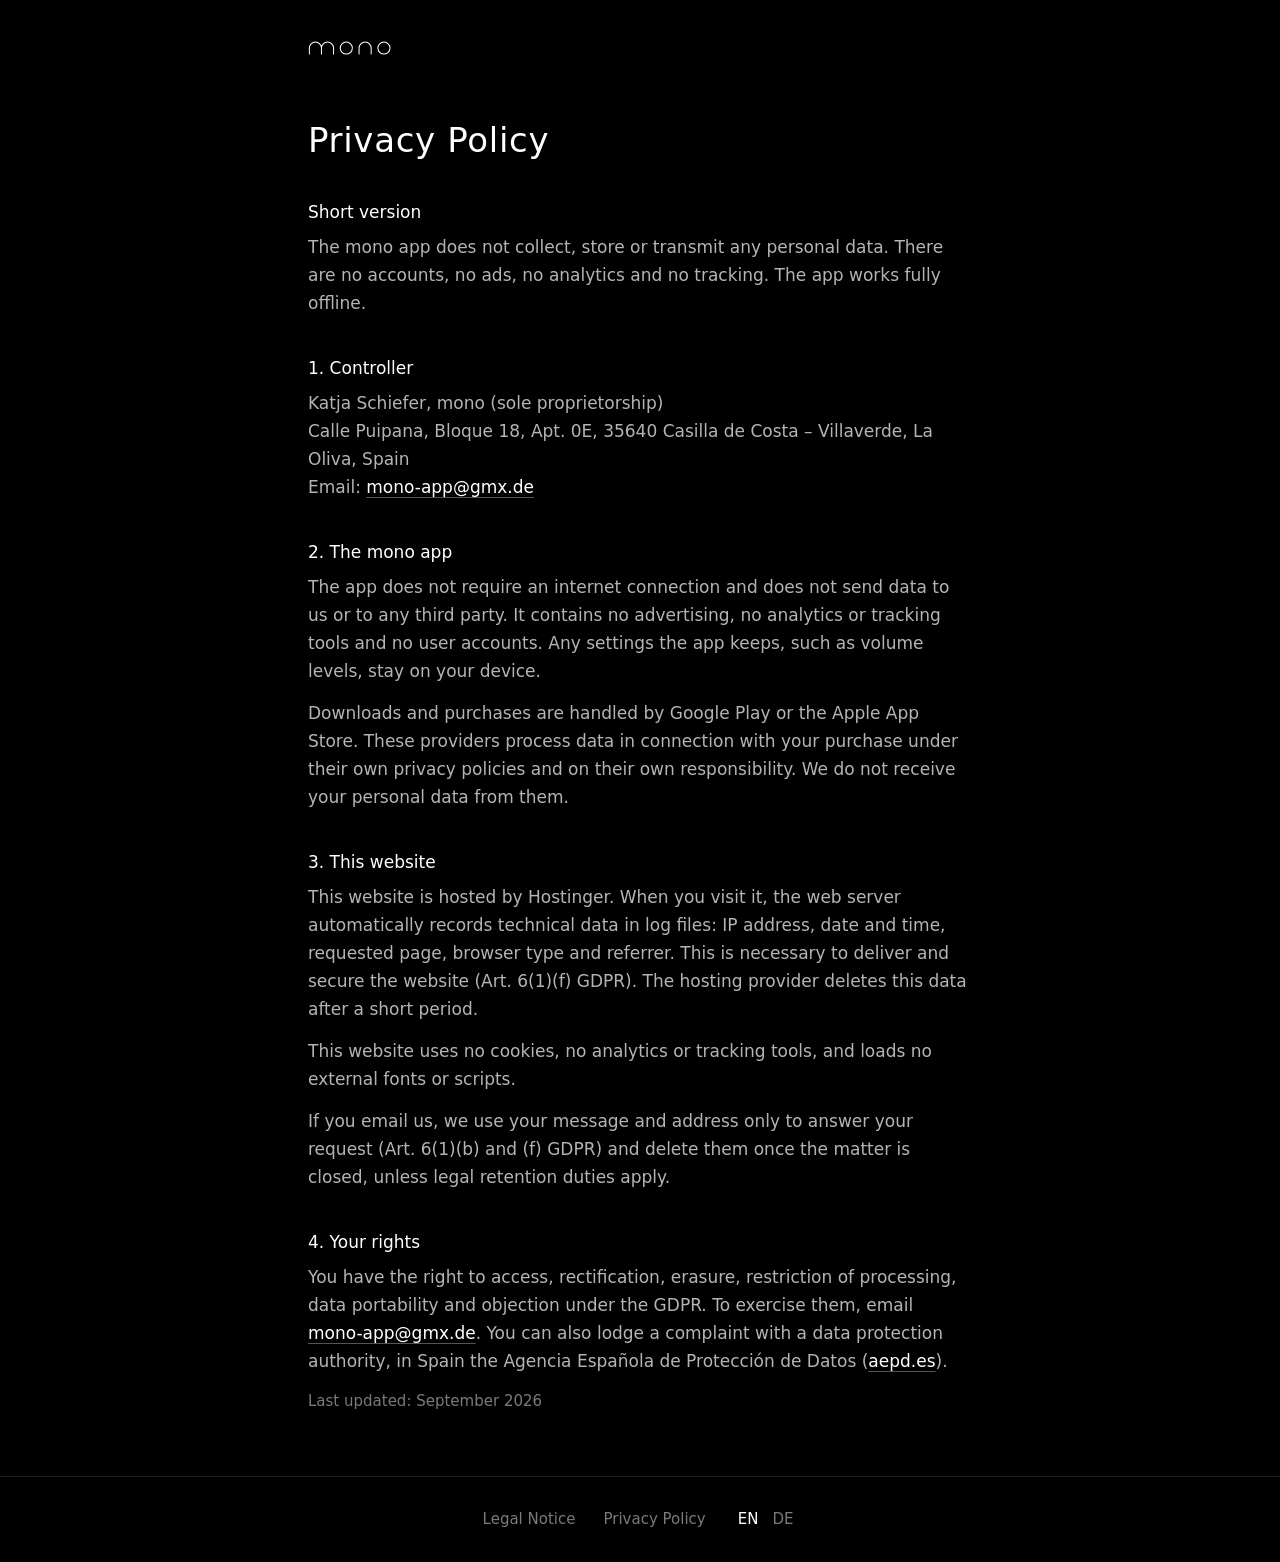
==== datenschutz.html @ 1453cc7e "Add files via upload" ====
<!DOCTYPE html>
<html lang="en">
<head>
<meta charset="utf-8">
<meta name="viewport" content="width=device-width, initial-scale=1">
<title>Privacy Policy / Datenschutz – mono</title>
<meta name="robots" content="index,follow">
<meta name="theme-color" content="#000000">
<link rel="icon" href="data:image/svg+xml,%3Csvg xmlns='http://www.w3.org/2000/svg' viewBox='0 0 32 32'%3E%3Crect width='32' height='32' fill='black'/%3E%3Ccircle cx='16' cy='16' r='8' fill='none' stroke='white' stroke-width='2'/%3E%3C/svg%3E">
<link rel="stylesheet" href="style.css">
<script src="main.js"></script>
</head>
<body>
<header class="top"><a class="wm-home" href="index.html" data-int="index.html" aria-label="mono"><svg class="wm wm-sm" viewBox="0 8 250 48" role="img" aria-label="mono" fill="none" stroke="currentColor" stroke-width="3" stroke-linecap="round" stroke-linejoin="round"><path d="M4 50V32A18 18 0 0 1 40 32V50M40 32A18 18 0 0 1 76 32V50"/><circle cx="114" cy="32" r="18"/><path d="M152 50V32A18 18 0 0 1 188 32V50"/><circle cx="226" cy="32" r="18"/></svg></a></header>
<main class="doc">

<div class="en">
  <h1>Privacy Policy</h1>

  <h2>Short version</h2>
  <p>The mono app does not collect, store or transmit any personal data. There are no accounts, no ads, no analytics and no tracking. The app works fully offline.</p>

  <h2>1. Controller</h2>
  <p>Katja Schiefer, mono (sole proprietorship)<br>Calle Puipana, Bloque 18, Apt. 0E, 35640 Casilla de Costa – Villaverde, La Oliva, Spain<br>Email: <a href="mailto:mono-app@gmx.de">mono-app@gmx.de</a></p>

  <h2>2. The mono app</h2>
  <p>The app does not require an internet connection and does not send data to us or to any third party. It contains no advertising, no analytics or tracking tools and no user accounts. Any settings the app keeps, such as volume levels, stay on your device.</p>
  <p>Downloads and purchases are handled by Google Play or the Apple App Store. These providers process data in connection with your purchase under their own privacy policies and on their own responsibility. We do not receive your personal data from them.</p>

  <h2>3. This website</h2>
  <p>This website is hosted by Hostinger. When you visit it, the web server automatically records technical data in log files: IP address, date and time, requested page, browser type and referrer. This is necessary to deliver and secure the website (Art. 6(1)(f) GDPR). The hosting provider deletes this data after a short period.</p>
  <p>This website uses no cookies, no analytics or tracking tools, and loads no external fonts or scripts.</p>
  <p>If you email us, we use your message and address only to answer your request (Art. 6(1)(b) and (f) GDPR) and delete them once the matter is closed, unless legal retention duties apply.</p>

  <h2>4. Your rights</h2>
  <p>You have the right to access, rectification, erasure, restriction of processing, data portability and objection under the GDPR. To exercise them, email <a href="mailto:mono-app@gmx.de">mono-app@gmx.de</a>. You can also lodge a complaint with a data protection authority, in Spain the Agencia Española de Protección de Datos (<a href="https://www.aepd.es">aepd.es</a>).</p>

  <p class="note">Last updated: September 2026</p>
</div>

<div class="de">
  <h1>Datenschutzerklärung</h1>

  <h2>Kurzfassung</h2>
  <p>Die App mono erhebt, speichert und übermittelt keine personenbezogenen Daten. Es gibt keine Konten, keine Werbung, keine Analyse und kein Tracking. Die App funktioniert vollständig offline.</p>

  <h2>1. Verantwortliche</h2>
  <p>Katja Schiefer, mono (Einzelunternehmen)<br>Calle Puipana, Bloque 18, Apt. 0E, 35640 Casilla de Costa – Villaverde, La Oliva, Spanien<br>E-Mail: <a href="mailto:mono-app@gmx.de">mono-app@gmx.de</a></p>

  <h2>2. Die App mono</h2>
  <p>Die App benötigt keine Internetverbindung und sendet keine Daten an uns oder an Dritte. Sie enthält keine Werbung, keine Analyse- oder Tracking-Werkzeuge und keine Benutzerkonten. Einstellungen, die die App speichert, etwa Lautstärken, bleiben auf deinem Gerät.</p>
  <p>Download und Kauf laufen über Google Play bzw. den Apple App Store. Diese Anbieter verarbeiten im Zusammenhang mit dem Kauf Daten nach ihren eigenen Datenschutzbestimmungen und in eigener Verantwortung. Wir erhalten von ihnen keine personenbezogenen Daten.</p>

  <h2>3. Diese Website</h2>
  <p>Diese Website wird bei Hostinger gehostet. Beim Aufruf erfasst der Webserver automatisch technische Daten in Logfiles: IP-Adresse, Datum und Uhrzeit, aufgerufene Seite, Browsertyp und Referrer. Das ist zur Auslieferung und Sicherheit der Website erforderlich (Art. 6 Abs. 1 lit. f DSGVO). Der Hosting-Anbieter löscht diese Daten nach kurzer Zeit.</p>
  <p>Diese Website verwendet keine Cookies, keine Analyse- oder Tracking-Werkzeuge und lädt keine externen Schriftarten oder Skripte.</p>
  <p>Wenn du uns eine E-Mail schreibst, verwenden wir deine Nachricht und Adresse ausschließlich zur Beantwortung deiner Anfrage (Art. 6 Abs. 1 lit. b und f DSGVO) und löschen sie nach Abschluss, sofern keine gesetzlichen Aufbewahrungspflichten bestehen.</p>

  <h2>4. Deine Rechte</h2>
  <p>Du hast nach der DSGVO das Recht auf Auskunft, Berichtigung, Löschung, Einschränkung der Verarbeitung, Datenübertragbarkeit und Widerspruch. Schreibe dazu an <a href="mailto:mono-app@gmx.de">mono-app@gmx.de</a>. Außerdem kannst du dich bei einer Datenschutzaufsichtsbehörde beschweren, in Spanien bei der Agencia Española de Protección de Datos (<a href="https://www.aepd.es">aepd.es</a>).</p>

  <p class="note">Stand: September 2026</p>
</div>

</main>
<footer class="foot">
  <a href="impressum.html" data-int="impressum.html"><span class="en">Legal Notice</span><span class="de">Impressum</span></a>
  <a href="datenschutz.html" data-int="datenschutz.html"><span class="en">Privacy Policy</span><span class="de">Datenschutz</span></a>
  <span class="langsw" role="group" aria-label="Language"><button type="button" data-set-lang="en" aria-pressed="true">EN</button><button type="button" data-set-lang="de" aria-pressed="false">DE</button></span>
</footer>
</body>
</html>
---- style.css ----
@font-face{font-family:"Manrope";font-weight:200;font-style:normal;font-display:swap;src:url(fonts/manrope-latin-200-normal.woff2) format("woff2")}
@font-face{font-family:"Manrope";font-weight:400;font-style:normal;font-display:swap;src:url(fonts/manrope-latin-400-normal.woff2) format("woff2")}
@font-face{font-family:"Manrope";font-weight:500;font-style:normal;font-display:swap;src:url(fonts/manrope-latin-500-normal.woff2) format("woff2")}

:root{--bg:#000;--fg:#fff;--soft:#b4b4b4;--muted:#7a7a7a;--line:#1f1f1f}
*{box-sizing:border-box}
html{background:var(--bg);color-scheme:dark;-webkit-text-size-adjust:100%}
body{
  margin:0;background:var(--bg);color:var(--fg);
  font-family:"Manrope",system-ui,-apple-system,"Segoe UI",Roboto,Helvetica,Arial,sans-serif;
  font-weight:400;font-size:17px;line-height:1.65;
  min-height:100vh;min-height:100svh;display:flex;flex-direction:column;
}
a{color:var(--fg);text-decoration-color:#555;text-underline-offset:4px}
a:hover{text-decoration-color:var(--fg)}
a:focus-visible,button:focus-visible{outline:1px solid var(--fg);outline-offset:4px;border-radius:2px}

/* language switching: without JS both languages are shown */
html[data-lang="en"] .de{display:none}
html[data-lang="de"] .en{display:none}

/* wordmark */
.wm{display:block;height:auto;color:var(--fg)}
.wm-home{display:inline-block;line-height:0}
.wm-lg{width:min(62vw,240px)}
.wm-sm{width:84px}
.wm.draw *{stroke-dasharray:1;stroke-dashoffset:1;opacity:0;animation:draw 1.8s cubic-bezier(.3,.6,.2,1) .15s forwards}
.wm.draw *:nth-child(2){animation-delay:.4s}
.wm.draw *:nth-child(3){animation-delay:.65s}
.wm.draw *:nth-child(4){animation-delay:.9s}
@keyframes draw{0%{opacity:0}8%{opacity:1}100%{stroke-dashoffset:0;opacity:1}}
@media (prefers-reduced-motion:reduce){.wm.draw *{animation:none;stroke-dashoffset:0;opacity:1}}

/* start page */
.hero{flex:1;display:flex;flex-direction:column;align-items:center;justify-content:center;text-align:center;padding:64px 28px 32px}
.sub{margin:28px 0 0;color:var(--muted);font-size:16px;font-weight:400;letter-spacing:.02em}
.lead{margin:44px 0 0;max-width:30em;color:var(--soft);font-weight:400}
.lead-end{margin-top:36px}
.mix{list-style:none;margin:36px 0 0;padding:0;width:min(100%,340px);text-align:left}
.mix li{display:flex;align-items:center;justify-content:space-between;gap:24px;padding:11px 0}
.mix span{font-weight:500;font-size:16px;color:var(--fg)}
.mix i{position:relative;flex:0 0 120px;height:1px;background:#333}
.mix i::before{content:"";position:absolute;left:0;top:0;height:1px;width:calc(var(--v)*100%);background:var(--fg)}
.mix i::after{content:"";position:absolute;top:50%;left:calc(var(--v)*100%);width:9px;height:9px;margin:-4.5px 0 0 -4.5px;border-radius:50%;background:var(--fg)}
.soon{margin:28px 0 0;color:var(--muted);font-size:15px}
.contact{margin:8px 0 0;font-size:15px;color:var(--muted)}
.contact a{color:var(--soft)}

/* legal pages */
.top{padding:36px 28px 0;max-width:720px;width:100%;margin:0 auto}
.doc{flex:1;width:100%;max-width:720px;margin:0 auto;padding:56px 28px 48px}
.doc h1{margin:0 0 40px;font-size:34px;font-weight:200;letter-spacing:.02em;line-height:1.2}
.doc h2{margin:40px 0 8px;font-size:17px;font-weight:500;line-height:1.4}
.doc p{margin:0 0 14px;color:var(--soft);max-width:62ch}
.doc .note{color:var(--muted);font-size:15px}
.doc address{font-style:normal;color:var(--soft);margin:0 0 14px}

/* footer */
.foot{padding:28px;border-top:1px solid var(--line);display:flex;flex-wrap:wrap;gap:14px 28px;align-items:center;justify-content:center;font-size:15px;color:var(--muted)}
.foot a{color:var(--muted);text-decoration:none}
.foot a:hover{color:var(--fg)}
.foot .sp{flex:0 0 auto}
.langsw{display:none;gap:6px}
html[data-lang] .langsw{display:flex}
.langsw button{appearance:none;background:none;border:0;padding:2px 4px;font:inherit;color:var(--muted);cursor:pointer}
.langsw button[aria-pressed="true"]{color:var(--fg)}
.langsw button:hover{color:var(--fg)}
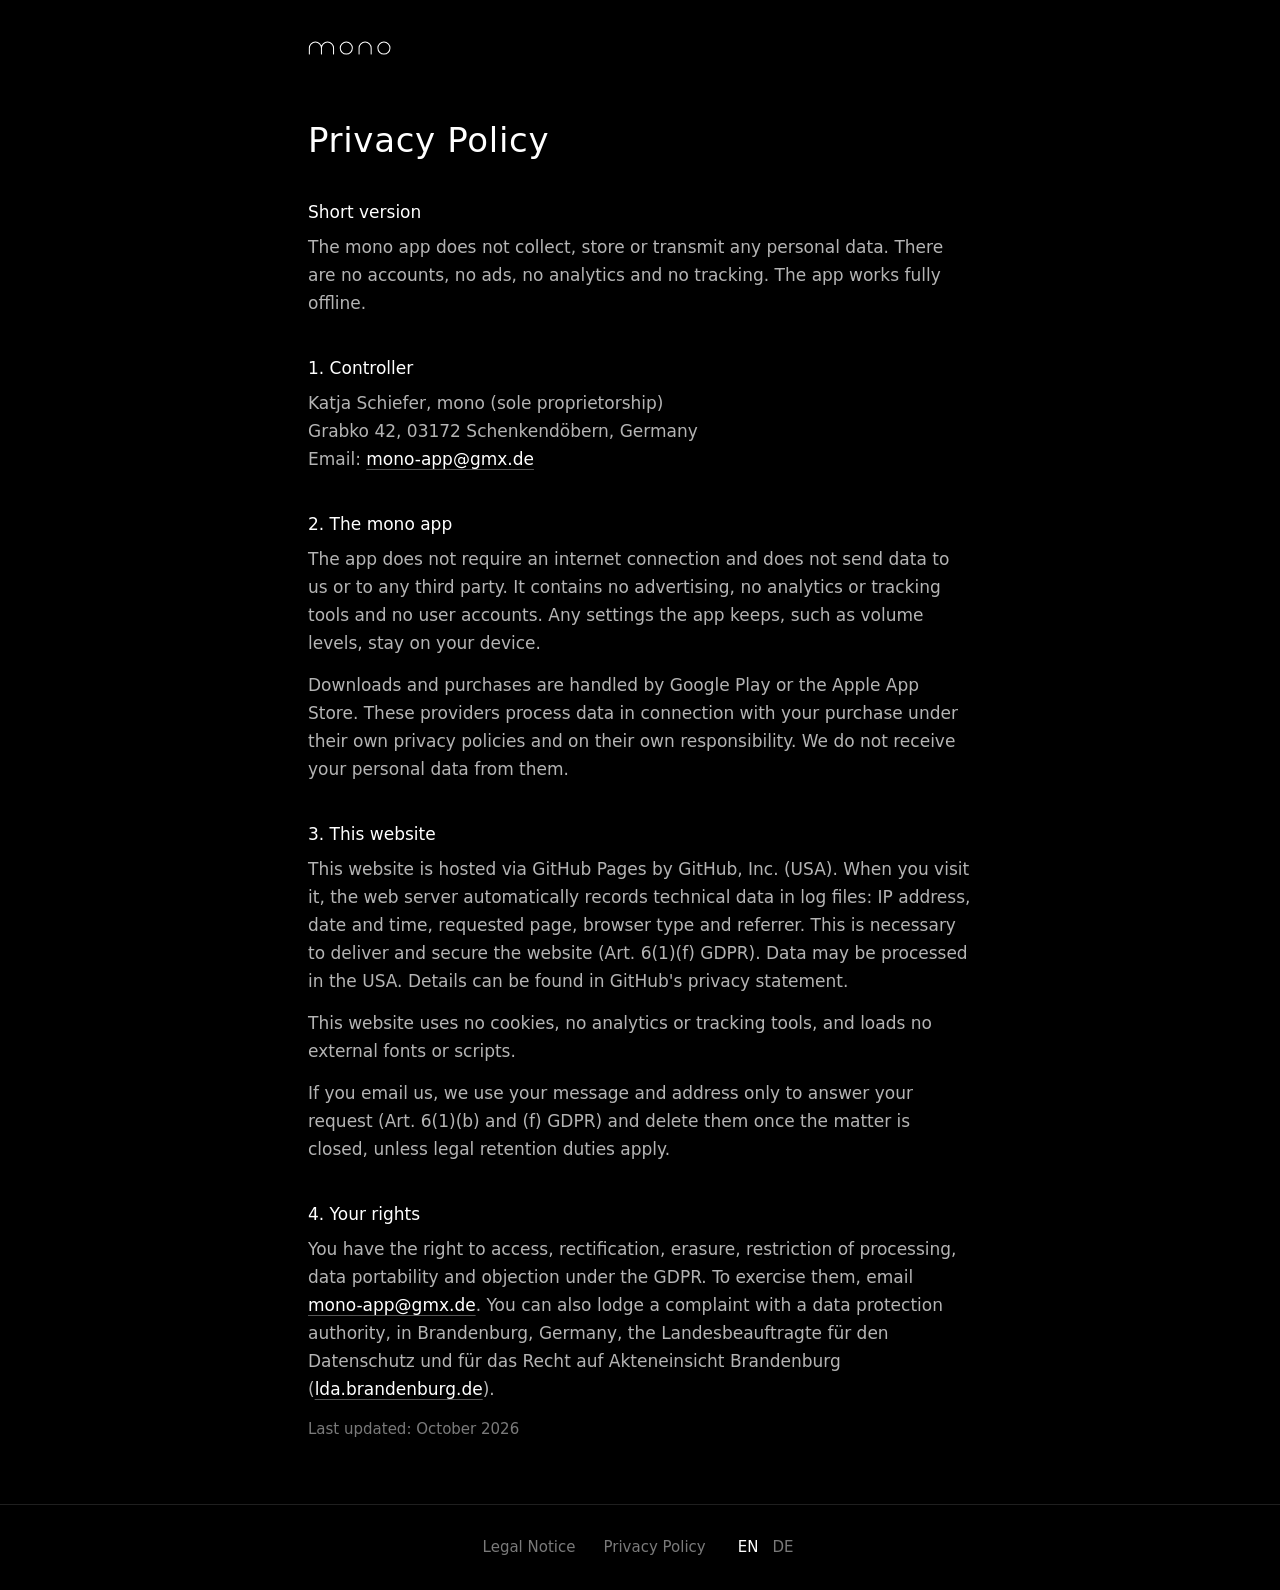
==== commit 23e0c285: "Update datenschutz.html" ====
--- a/datenschutz.html
+++ b/datenschutz.html
@@ -21,21 +21,21 @@
   <p>The mono app does not collect, store or transmit any personal data. There are no accounts, no ads, no analytics and no tracking. The app works fully offline.</p>
 
   <h2>1. Controller</h2>
-  <p>Katja Schiefer, mono (sole proprietorship)<br>Calle Puipana, Bloque 18, Apt. 0E, 35640 Casilla de Costa – Villaverde, La Oliva, Spain<br>Email: <a href="mailto:mono-app@gmx.de">mono-app@gmx.de</a></p>
+  <p>Katja Schiefer, mono (sole proprietorship)<br>Grabko 42, 03172 Schenkendöbern, Germany<br>Email: <a href="mailto:mono-app@gmx.de">mono-app@gmx.de</a></p>
 
   <h2>2. The mono app</h2>
   <p>The app does not require an internet connection and does not send data to us or to any third party. It contains no advertising, no analytics or tracking tools and no user accounts. Any settings the app keeps, such as volume levels, stay on your device.</p>
   <p>Downloads and purchases are handled by Google Play or the Apple App Store. These providers process data in connection with your purchase under their own privacy policies and on their own responsibility. We do not receive your personal data from them.</p>
 
   <h2>3. This website</h2>
-  <p>This website is hosted by Hostinger. When you visit it, the web server automatically records technical data in log files: IP address, date and time, requested page, browser type and referrer. This is necessary to deliver and secure the website (Art. 6(1)(f) GDPR). The hosting provider deletes this data after a short period.</p>
+  <p>This website is hosted via GitHub Pages by GitHub, Inc. (USA). When you visit it, the web server automatically records technical data in log files: IP address, date and time, requested page, browser type and referrer. This is necessary to deliver and secure the website (Art. 6(1)(f) GDPR). Data may be processed in the USA. Details can be found in GitHub's privacy statement.</p>
   <p>This website uses no cookies, no analytics or tracking tools, and loads no external fonts or scripts.</p>
   <p>If you email us, we use your message and address only to answer your request (Art. 6(1)(b) and (f) GDPR) and delete them once the matter is closed, unless legal retention duties apply.</p>
 
   <h2>4. Your rights</h2>
-  <p>You have the right to access, rectification, erasure, restriction of processing, data portability and objection under the GDPR. To exercise them, email <a href="mailto:mono-app@gmx.de">mono-app@gmx.de</a>. You can also lodge a complaint with a data protection authority, in Spain the Agencia Española de Protección de Datos (<a href="https://www.aepd.es">aepd.es</a>).</p>
+  <p>You have the right to access, rectification, erasure, restriction of processing, data portability and objection under the GDPR. To exercise them, email <a href="mailto:mono-app@gmx.de">mono-app@gmx.de</a>. You can also lodge a complaint with a data protection authority, in Brandenburg, Germany, the Landesbeauftragte für den Datenschutz und für das Recht auf Akteneinsicht Brandenburg (<a href="https://lda.brandenburg.de">lda.brandenburg.de</a>).</p>
 
-  <p class="note">Last updated: September 2026</p>
+  <p class="note">Last updated: October 2026</p>
 </div>
 
 <div class="de">
@@ -45,21 +45,21 @@
   <p>Die App mono erhebt, speichert und übermittelt keine personenbezogenen Daten. Es gibt keine Konten, keine Werbung, keine Analyse und kein Tracking. Die App funktioniert vollständig offline.</p>
 
   <h2>1. Verantwortliche</h2>
-  <p>Katja Schiefer, mono (Einzelunternehmen)<br>Calle Puipana, Bloque 18, Apt. 0E, 35640 Casilla de Costa – Villaverde, La Oliva, Spanien<br>E-Mail: <a href="mailto:mono-app@gmx.de">mono-app@gmx.de</a></p>
+  <p>Katja Schiefer, mono (Einzelunternehmen)<br>Grabko 42, 03172 Schenkendöbern, Deutschland<br>E-Mail: <a href="mailto:mono-app@gmx.de">mono-app@gmx.de</a></p>
 
   <h2>2. Die App mono</h2>
   <p>Die App benötigt keine Internetverbindung und sendet keine Daten an uns oder an Dritte. Sie enthält keine Werbung, keine Analyse- oder Tracking-Werkzeuge und keine Benutzerkonten. Einstellungen, die die App speichert, etwa Lautstärken, bleiben auf deinem Gerät.</p>
   <p>Download und Kauf laufen über Google Play bzw. den Apple App Store. Diese Anbieter verarbeiten im Zusammenhang mit dem Kauf Daten nach ihren eigenen Datenschutzbestimmungen und in eigener Verantwortung. Wir erhalten von ihnen keine personenbezogenen Daten.</p>
 
   <h2>3. Diese Website</h2>
-  <p>Diese Website wird bei Hostinger gehostet. Beim Aufruf erfasst der Webserver automatisch technische Daten in Logfiles: IP-Adresse, Datum und Uhrzeit, aufgerufene Seite, Browsertyp und Referrer. Das ist zur Auslieferung und Sicherheit der Website erforderlich (Art. 6 Abs. 1 lit. f DSGVO). Der Hosting-Anbieter löscht diese Daten nach kurzer Zeit.</p>
+  <p>Diese Website wird über GitHub Pages von GitHub, Inc. (USA) gehostet. Beim Aufruf erfasst der Webserver automatisch technische Daten in Logfiles: IP-Adresse, Datum und Uhrzeit, aufgerufene Seite, Browsertyp und Referrer. Das ist zur Auslieferung und Sicherheit der Website erforderlich (Art. 6 Abs. 1 lit. f DSGVO). Die Daten können in den USA verarbeitet werden. Näheres steht in der Datenschutzerklärung von GitHub.</p>
   <p>Diese Website verwendet keine Cookies, keine Analyse- oder Tracking-Werkzeuge und lädt keine externen Schriftarten oder Skripte.</p>
   <p>Wenn du uns eine E-Mail schreibst, verwenden wir deine Nachricht und Adresse ausschließlich zur Beantwortung deiner Anfrage (Art. 6 Abs. 1 lit. b und f DSGVO) und löschen sie nach Abschluss, sofern keine gesetzlichen Aufbewahrungspflichten bestehen.</p>
 
   <h2>4. Deine Rechte</h2>
-  <p>Du hast nach der DSGVO das Recht auf Auskunft, Berichtigung, Löschung, Einschränkung der Verarbeitung, Datenübertragbarkeit und Widerspruch. Schreibe dazu an <a href="mailto:mono-app@gmx.de">mono-app@gmx.de</a>. Außerdem kannst du dich bei einer Datenschutzaufsichtsbehörde beschweren, in Spanien bei der Agencia Española de Protección de Datos (<a href="https://www.aepd.es">aepd.es</a>).</p>
+  <p>Du hast nach der DSGVO das Recht auf Auskunft, Berichtigung, Löschung, Einschränkung der Verarbeitung, Datenübertragbarkeit und Widerspruch. Schreibe dazu an <a href="mailto:mono-app@gmx.de">mono-app@gmx.de</a>. Außerdem kannst du dich bei einer Datenschutzaufsichtsbehörde beschweren, in Brandenburg bei der Landesbeauftragten für den Datenschutz und für das Recht auf Akteneinsicht Brandenburg (<a href="https://lda.brandenburg.de">lda.brandenburg.de</a>).</p>
 
-  <p class="note">Stand: September 2026</p>
+  <p class="note">Stand: Oktober 2026</p>
 </div>
 
 </main>
--- a/style.css
+++ b/style.css
@@ -35,6 +35,7 @@
 .hero{flex:1;display:flex;flex-direction:column;align-items:center;justify-content:center;text-align:center;padding:64px 28px 32px}
 .sub{margin:28px 0 0;color:var(--muted);font-size:16px;font-weight:400;letter-spacing:.02em}
 .lead{margin:44px 0 0;max-width:30em;color:var(--soft);font-weight:400}
+@media (min-width:640px){.lead:not(.lead-end){max-width:none;white-space:nowrap}}
 .lead-end{margin-top:36px}
 .mix{list-style:none;margin:36px 0 0;padding:0;width:min(100%,340px);text-align:left}
 .mix li{display:flex;align-items:center;justify-content:space-between;gap:24px;padding:11px 0}
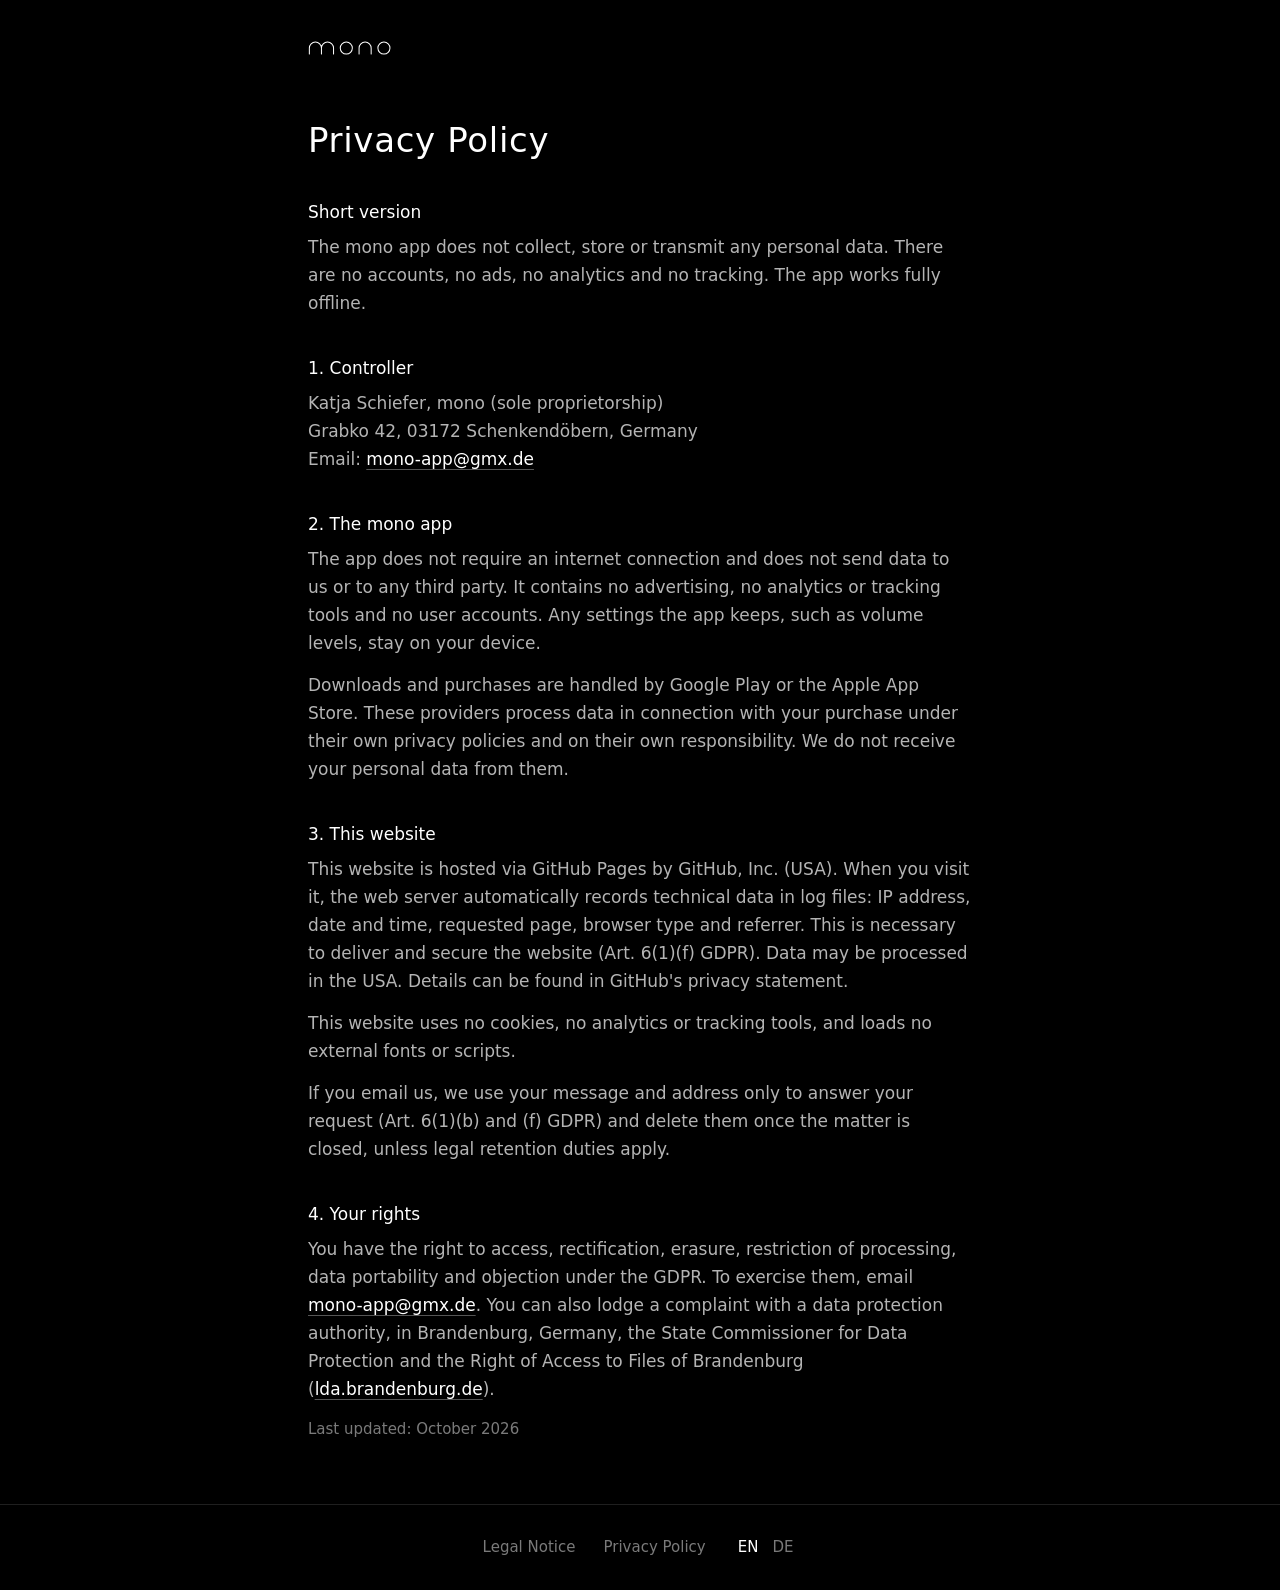
==== commit f59c6f05: "Update datenschutz.html" ====
--- a/datenschutz.html
+++ b/datenschutz.html
@@ -33,7 +33,7 @@
   <p>If you email us, we use your message and address only to answer your request (Art. 6(1)(b) and (f) GDPR) and delete them once the matter is closed, unless legal retention duties apply.</p>
 
   <h2>4. Your rights</h2>
-  <p>You have the right to access, rectification, erasure, restriction of processing, data portability and objection under the GDPR. To exercise them, email <a href="mailto:mono-app@gmx.de">mono-app@gmx.de</a>. You can also lodge a complaint with a data protection authority, in Brandenburg, Germany, the Landesbeauftragte für den Datenschutz und für das Recht auf Akteneinsicht Brandenburg (<a href="https://lda.brandenburg.de">lda.brandenburg.de</a>).</p>
+  <p>You have the right to access, rectification, erasure, restriction of processing, data portability and objection under the GDPR. To exercise them, email <a href="mailto:mono-app@gmx.de">mono-app@gmx.de</a>. You can also lodge a complaint with a data protection authority, in Brandenburg, Germany, the State Commissioner for Data Protection and the Right of Access to Files of Brandenburg (<a href="https://lda.brandenburg.de">lda.brandenburg.de</a>).</p>
 
   <p class="note">Last updated: October 2026</p>
 </div>
